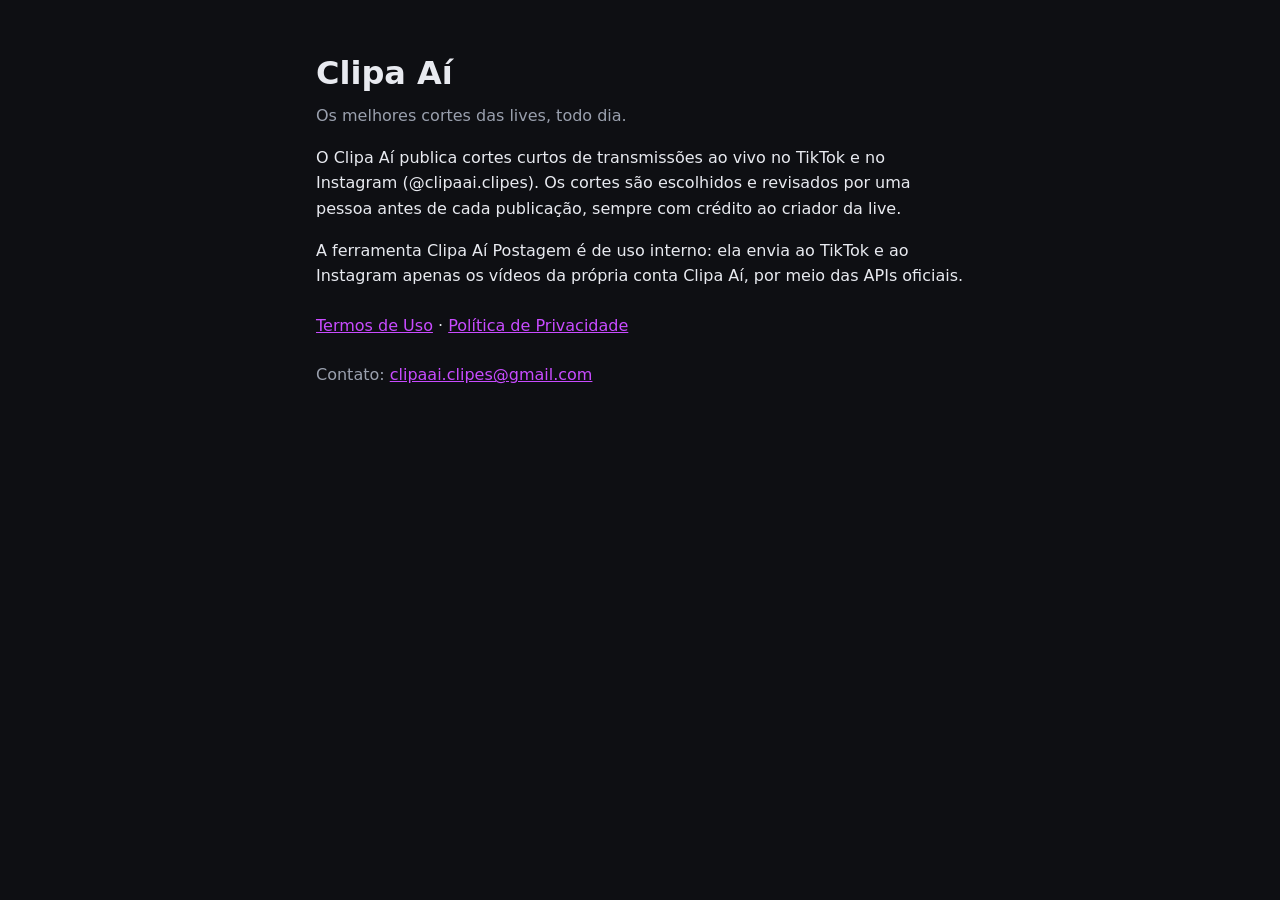
==== index.html @ 0cadf15b "site: inicio, termos e privacidade" ====
<!doctype html>
<html lang="pt-BR">
<head>
<meta charset="utf-8">
<meta name="viewport" content="width=device-width, initial-scale=1">
<title>Clipa Aí</title>
<link rel="stylesheet" href="estilo.css">
</head>
<body>
<main>
  <h1>Clipa Aí</h1>
  <p class="sub">Os melhores cortes das lives, todo dia.</p>
  <p>O Clipa Aí publica cortes curtos de transmissões ao vivo no TikTok e no Instagram
     (@clipaai.clipes). Os cortes são escolhidos e revisados por uma pessoa antes de cada
     publicação, sempre com crédito ao criador da live.</p>
  <p>A ferramenta Clipa Aí Postagem é de uso interno: ela envia ao TikTok e ao Instagram
     apenas os vídeos da própria conta Clipa Aí, por meio das APIs oficiais.</p>
  <nav><a href="termos.html">Termos de Uso</a> · <a href="privacidade.html">Política de Privacidade</a></nav>
  <p class="contato">Contato: <a href="mailto:clipaai.clipes@gmail.com">clipaai.clipes@gmail.com</a></p>
</main>
</body>
</html>
---- estilo.css ----
:root { --bg: #0e0f13; --text: #e8eaf0; --muted: #9aa0ae; --accent: #c84bff; }
* { box-sizing: border-box; }
body { margin: 0; background: var(--bg); color: var(--text);
       font: 16px/1.6 system-ui, -apple-system, "Segoe UI", Roboto, sans-serif; }
main { max-width: 680px; margin: 0 auto; padding: 48px 16px; }
h1 { font-size: 32px; margin: 0 0 4px; }
h2 { font-size: 18px; margin: 28px 0 6px; }
.sub { color: var(--muted); margin-top: 0; }
a { color: var(--accent); }
nav { margin: 24px 0; }
.contato { color: var(--muted); }
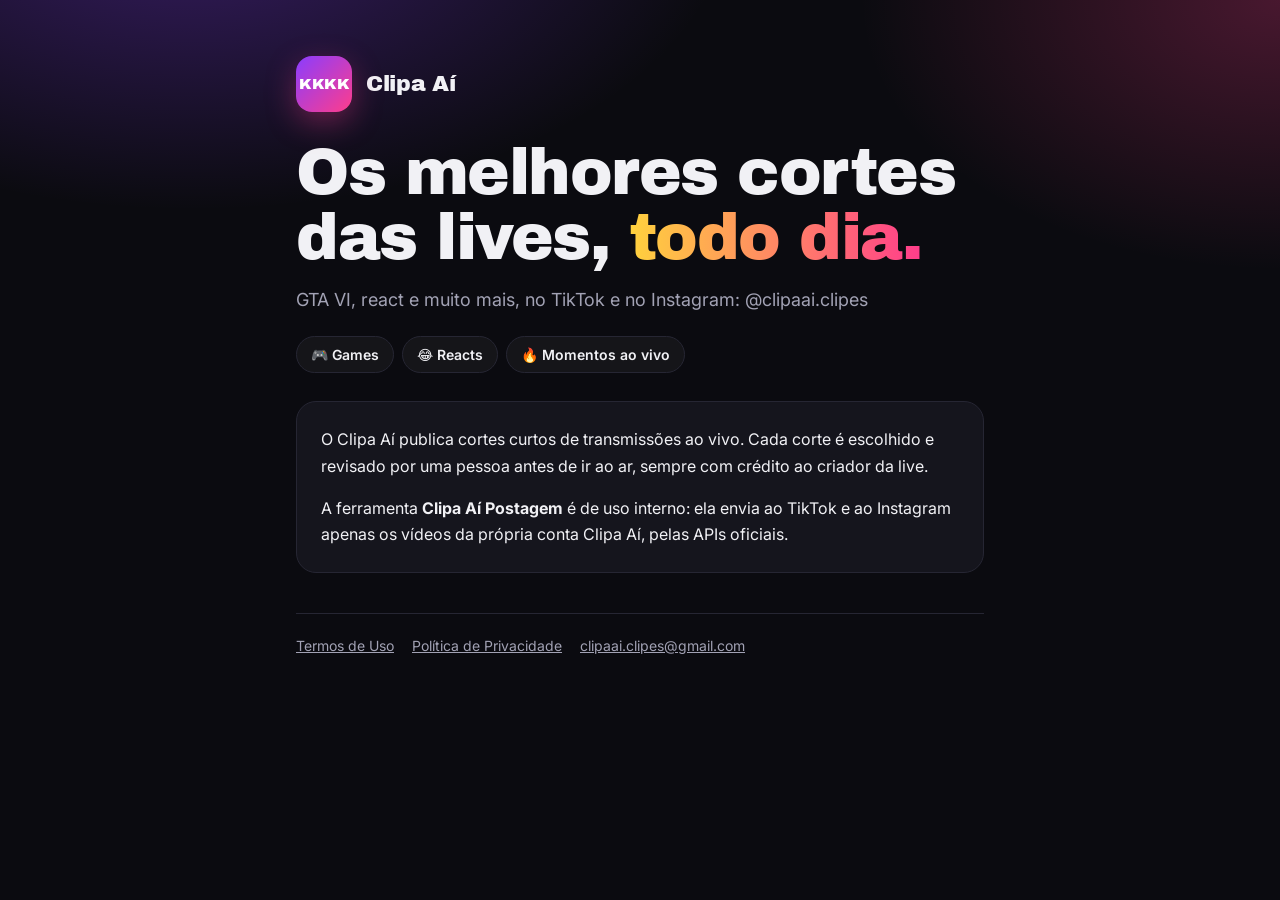
==== commit 88b684a7: "site: visual novo" ====
--- a/index.html
+++ b/index.html
@@ -4,19 +4,28 @@
 <meta charset="utf-8">
 <meta name="viewport" content="width=device-width, initial-scale=1">
 <title>Clipa Aí</title>
+<meta name="description" content="Os melhores cortes das lives, todo dia.">
 <link rel="stylesheet" href="estilo.css">
 </head>
 <body>
 <main>
-  <h1>Clipa Aí</h1>
-  <p class="sub">Os melhores cortes das lives, todo dia.</p>
-  <p>O Clipa Aí publica cortes curtos de transmissões ao vivo no TikTok e no Instagram
-     (@clipaai.clipes). Os cortes são escolhidos e revisados por uma pessoa antes de cada
-     publicação, sempre com crédito ao criador da live.</p>
-  <p>A ferramenta Clipa Aí Postagem é de uso interno: ela envia ao TikTok e ao Instagram
-     apenas os vídeos da própria conta Clipa Aí, por meio das APIs oficiais.</p>
-  <nav><a href="termos.html">Termos de Uso</a> · <a href="privacidade.html">Política de Privacidade</a></nav>
-  <p class="contato">Contato: <a href="mailto:clipaai.clipes@gmail.com">clipaai.clipes@gmail.com</a></p>
+  <a class="marca" href="index.html"><span class="bolha">KKKK</span><b>Clipa Aí</b></a>
+  <h1>Os melhores cortes das lives, <em>todo dia.</em></h1>
+  <p class="sub">GTA VI, react e muito mais, no TikTok e no Instagram: @clipaai.clipes</p>
+  <ul class="chips"><li>🎮 Games</li><li>😂 Reacts</li><li>🔥 Momentos ao vivo</li></ul>
+
+  <div class="card">
+    <p>O Clipa Aí publica cortes curtos de transmissões ao vivo. Cada corte é escolhido e
+       revisado por uma pessoa antes de ir ao ar, sempre com crédito ao criador da live.</p>
+    <p>A ferramenta <b>Clipa Aí Postagem</b> é de uso interno: ela envia ao TikTok e ao
+       Instagram apenas os vídeos da própria conta Clipa Aí, pelas APIs oficiais.</p>
+  </div>
+
+  <footer>
+    <a href="termos.html">Termos de Uso</a>
+    <a href="privacidade.html">Política de Privacidade</a>
+    <a href="mailto:clipaai.clipes@gmail.com">clipaai.clipes@gmail.com</a>
+  </footer>
 </main>
 </body>
 </html>
--- a/estilo.css
+++ b/estilo.css
@@ -1,11 +1,50 @@
-:root { --bg: #0e0f13; --text: #e8eaf0; --muted: #9aa0ae; --accent: #c84bff; }
+@import url("https://fonts.googleapis.com/css2?family=Archivo+Black&family=Inter:wght@400;600&display=swap");
+
+:root {
+  --bg: #0b0b10; --card: #15151d; --line: #262633; --text: #f1f1f5; --muted: #a2a2b4;
+  --pink: #ff3d8b; --purple: #8a3dff; --yellow: #ffd23d;
+}
 * { box-sizing: border-box; }
-body { margin: 0; background: var(--bg); color: var(--text);
-       font: 16px/1.6 system-ui, -apple-system, "Segoe UI", Roboto, sans-serif; }
-main { max-width: 680px; margin: 0 auto; padding: 48px 16px; }
-h1 { font-size: 32px; margin: 0 0 4px; }
-h2 { font-size: 18px; margin: 28px 0 6px; }
-.sub { color: var(--muted); margin-top: 0; }
-a { color: var(--accent); }
-nav { margin: 24px 0; }
-.contato { color: var(--muted); }
+html { background: var(--bg); }
+body {
+  margin: 0; min-height: 100vh; color: var(--text);
+  font: 16px/1.65 Inter, system-ui, -apple-system, "Segoe UI", Roboto, sans-serif;
+  background:
+    radial-gradient(900px 500px at 15% -10%, rgba(138, 61, 255, .35), transparent 60%),
+    radial-gradient(700px 450px at 100% 0%, rgba(255, 61, 139, .25), transparent 60%),
+    var(--bg);
+}
+main { max-width: 720px; margin: 0 auto; padding: 56px 16px 72px; }
+
+.marca { display: flex; align-items: center; gap: 14px; margin-bottom: 28px; text-decoration: none; color: inherit; }
+.bolha {
+  position: relative; width: 56px; height: 56px; border-radius: 16px; flex: none;
+  background: linear-gradient(135deg, var(--purple), var(--pink));
+  display: grid; place-items: center; box-shadow: 0 10px 30px rgba(255, 61, 139, .35);
+  font: 15px/1 "Archivo Black", sans-serif; color: #fff; letter-spacing: -.5px;
+}
+.bolha::after {
+  content: ""; position: absolute; bottom: -6px; left: 12px; width: 14px; height: 14px;
+  background: var(--pink); transform: rotate(45deg); border-radius: 2px; z-index: -1;
+}
+.marca b { font: 22px/1 "Archivo Black", sans-serif; letter-spacing: -.3px; }
+
+h1 { font: clamp(40px, 9vw, 64px)/1.02 "Archivo Black", sans-serif; letter-spacing: -1.5px; margin: 0 0 14px; }
+h1 em { font-style: normal; background: linear-gradient(90deg, var(--yellow), var(--pink));
+        -webkit-background-clip: text; background-clip: text; color: transparent; }
+h2 { font: 18px/1.3 "Archivo Black", sans-serif; margin: 30px 0 6px; }
+.sub { color: var(--muted); margin-top: 0; font-size: 18px; }
+a { color: var(--yellow); }
+
+.card { background: var(--card); border: 1px solid var(--line); border-radius: 20px; padding: 24px; margin-top: 28px; }
+.card p:first-child { margin-top: 0; }
+.card p:last-child { margin-bottom: 0; }
+
+.chips { display: flex; flex-wrap: wrap; gap: 8px; margin: 22px 0 0; padding: 0; list-style: none; }
+.chips li { border: 1px solid var(--line); background: rgba(255, 255, 255, .04); border-radius: 999px;
+            padding: 6px 14px; font-size: 14px; font-weight: 600; }
+
+footer { margin-top: 40px; padding-top: 20px; border-top: 1px solid var(--line); color: var(--muted);
+         font-size: 14px; display: flex; flex-wrap: wrap; gap: 8px 18px; }
+footer a { color: var(--muted); }
+footer a:hover { color: var(--text); }
